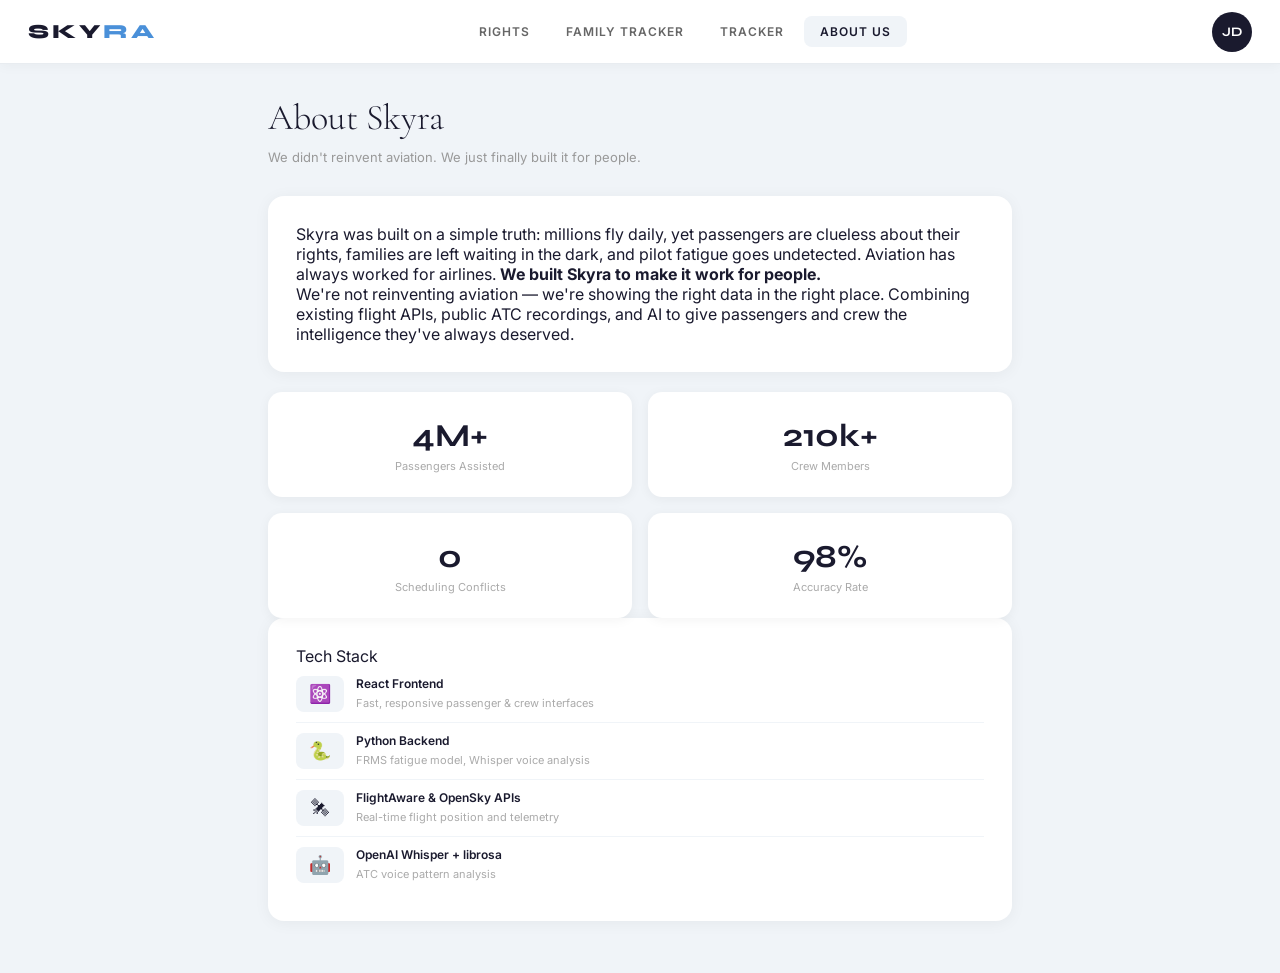
==== about.html @ b91cd0fd "Add about.html" ====
<!DOCTYPE html>
<html lang="en">
<head>
  <meta charset="UTF-8"/>
  <meta name="viewport" content="width=device-width, initial-scale=1.0"/>
  <title>SKYRA - About Us</title>
  <link rel="stylesheet" href="shared.css"/>
  <link rel="stylesheet" href="about.css"/>
</head>
<body>
  <nav class="navbar">
    <div class="nav-logo" onclick="window.location.href='index.html'">SKY<span>RA</span></div>
    <div class="nav-links">
      <div class="nav-link" id="navLink1">Rights</div>
      <div class="nav-link" id="navLink2">Family Tracker</div>
      <div class="nav-link" id="navLink3">Tracker</div>
      <div class="nav-link active">About Us</div>
    </div>
    <div class="nav-profile" onclick="window.location.href='profile.html'">JD</div>
  </nav>
  <div class="inner-page-content">
    <div class="inner-page-title">About Skyra</div>
    <div class="inner-page-sub">We didn't reinvent aviation. We just finally built it for people.</div>
    <div class="inner-card about-story">
      <p>Skyra was built on a simple truth: millions fly daily, yet passengers are clueless about their rights, families are left waiting in the dark, and pilot fatigue goes undetected. Aviation has always worked for airlines. <strong>We built Skyra to make it work for people.</strong></p>
      <p>We're not reinventing aviation — we're showing the right data in the right place. Combining existing flight APIs, public ATC recordings, and AI to give passengers and crew the intelligence they've always deserved.</p>
    </div>
    <div class="about-grid about-stats">
      <div class="about-stat"><div class="about-stat-num">4M+</div><div class="about-stat-label">Passengers Assisted</div></div>
      <div class="about-stat"><div class="about-stat-num">210k+</div><div class="about-stat-label">Crew Members</div></div>
      <div class="about-stat"><div class="about-stat-num">0</div><div class="about-stat-label">Scheduling Conflicts</div></div>
      <div class="about-stat"><div class="about-stat-num">98%</div><div class="about-stat-label">Accuracy Rate</div></div>
    </div>
    <div class="inner-card">
      <div class="about-stack-title">Tech Stack</div>
      <div class="info-item"><div class="info-item-img">&#9883;&#65039;</div><div class="info-item-text"><strong>React Frontend</strong><span>Fast, responsive passenger &amp; crew interfaces</span></div></div>
      <div class="info-item"><div class="info-item-img">&#128013;</div><div class="info-item-text"><strong>Python Backend</strong><span>FRMS fatigue model, Whisper voice analysis</span></div></div>
      <div class="info-item"><div class="info-item-img">&#128752;</div><div class="info-item-text"><strong>FlightAware &amp; OpenSky APIs</strong><span>Real-time flight position and telemetry</span></div></div>
      <div class="info-item"><div class="info-item-img">&#129302;</div><div class="info-item-text"><strong>OpenAI Whisper + librosa</strong><span>ATC voice pattern analysis</span></div></div>
    </div>
  </div>
  <script src="about.js"></script>
</body>
</html>
---- shared.css ----
/* ============================================================
   SKYRA — SHARED STYLES
   Used by every page via <link rel="stylesheet" href="shared.css"/>
   ============================================================ */

@import url('https://fonts.googleapis.com/css2?family=Cormorant+Garamond:ital,wght@0,300;0,400;0,600;1,300;1,400&family=Syne:wght@400;600;700;800&family=Inter:wght@300;400;500;600&display=swap');

* { margin: 0; padding: 0; box-sizing: border-box; }
html, body { height: 100%; font-family: 'Inter', sans-serif; background: #f0f4f8; color: #1a1a2e; }
button { cursor: pointer; border: none; background: none; font-family: inherit; }
a { text-decoration: none; color: inherit; }

/* ── NAVBAR ─────────────────────────────────────────────── */
.navbar {
  background: #fff;
  border-bottom: 1px solid #e8ecf0;
  padding: 0 28px;
  display: flex;
  align-items: center;
  justify-content: space-between;
  height: 64px;
  position: sticky;
  top: 0;
  z-index: 100;
  box-shadow: 0 2px 12px rgba(0,0,0,0.04);
}
.nav-logo {
  font-family: 'Syne', sans-serif;
  font-weight: 800;
  font-size: 20px;
  letter-spacing: 3px;
  color: #1a1a2e;
  cursor: pointer;
}
.nav-logo span { color: #4a90d9; }
.nav-links { display: flex; align-items: center; gap: 4px; }
.nav-link {
  padding: 8px 16px;
  font-size: 12px;
  font-weight: 600;
  letter-spacing: 1px;
  color: #666;
  border-radius: 8px;
  transition: all 0.2s;
  cursor: pointer;
  text-transform: uppercase;
}
.nav-link:hover, .nav-link.active { background: #f0f4f8; color: #1a1a2e; }
.nav-profile {
  width: 40px; height: 40px;
  border-radius: 50%;
  background: #1a1a2e;
  color: #fff;
  font-family: 'Syne', sans-serif;
  font-size: 13px;
  font-weight: 700;
  display: flex; align-items: center; justify-content: center;
  cursor: pointer;
  transition: transform 0.2s, border-color 0.2s;
  border: 2px solid transparent;
  overflow: hidden;
  flex-shrink: 0;
}
.nav-profile:hover { transform: scale(1.08); border-color: #4a90d9; }
.nav-profile img { width: 100%; height: 100%; object-fit: cover; }

/* ── ALERT STRIP ─────────────────────────────────────────── */
.alert-strip {
  background: #fff8e6;
  border: 1px solid #f0c040;
  border-radius: 12px;
  padding: 14px 18px;
  display: flex;
  align-items: center;
  gap: 12px;
  margin-bottom: 28px;
}
.alert-dot {
  width: 9px; height: 9px;
  background: #f0c040;
  border-radius: 50%;
  flex-shrink: 0;
  animation: blink 1.8s infinite;
}
@keyframes blink { 0%,100%{opacity:1;} 50%{opacity:0.2;} }
.alert-text { font-size: 12px; color: #7a5c00; line-height: 1.5; }
.alert-link { color: #4a90d9; font-weight: 600; margin-left: 6px; font-size: 12px; cursor: pointer; }

/* ── FLIP CARDS ──────────────────────────────────────────── */
.cards-row { display: flex; gap: 20px; margin-bottom: 32px; flex-wrap: wrap; }
.flip-card {
  flex: 1;
  min-width: 220px;
  height: 280px;
  perspective: 1200px;
  cursor: pointer;
}
.flip-card-inner {
  position: relative;
  width: 100%; height: 100%;
  transition: transform 0.7s cubic-bezier(0.4,0.2,0.2,1);
  transform-style: preserve-3d;
}
.flip-card:hover .flip-card-inner { transform: rotateY(180deg); }
.flip-front, .flip-back {
  position: absolute;
  inset: 0;
  border-radius: 20px;
  backface-visibility: hidden;
  -webkit-backface-visibility: hidden;
  padding: 28px 24px;
  display: flex;
  flex-direction: column;
  justify-content: space-between;
}
.flip-front {
  background: #fff;
  box-shadow: 0 4px 24px rgba(0,0,0,0.07);
  border: 1px solid #e8ecf0;
}
.flip-back {
  background: #1a1a2e;
  color: #fff;
  transform: rotateY(180deg);
  box-shadow: 0 4px 24px rgba(26,26,46,0.25);
}
.flip-tag {
  display: inline-block;
  font-size: 9px;
  font-weight: 700;
  letter-spacing: 2px;
  padding: 3px 10px;
  border-radius: 50px;
  background: #f0f4f8;
  color: #4a90d9;
  margin-bottom: 16px;
  align-self: flex-start;
}
.flip-icon { font-size: 36px; margin-bottom: 12px; }
.flip-title {
  font-family: 'Syne', sans-serif;
  font-size: 16px;
  font-weight: 700;
  color: #1a1a2e;
  letter-spacing: 0.5px;
  margin-bottom: 8px;
}
.flip-desc { font-size: 12px; color: #888; line-height: 1.6; }
.flip-front-footer { display: flex; align-items: center; justify-content: space-between; }
.flip-cta { font-size: 10px; font-weight: 700; letter-spacing: 1.5px; color: #4a90d9; text-transform: uppercase; }
.flip-back-tag {
  background: rgba(255,255,255,0.1);
  color: rgba(255,255,255,0.6);
  font-size: 9px;
  letter-spacing: 2px;
  padding: 3px 10px;
  border-radius: 50px;
  align-self: flex-start;
  margin-bottom: 16px;
}
.flip-back-title { font-family: 'Syne', sans-serif; font-size: 18px; font-weight: 700; color: #fff; margin-bottom: 12px; }
.flip-back-body { font-size: 12px; color: rgba(255,255,255,0.6); line-height: 1.7; margin-bottom: 16px; }
.flip-back-btn {
  display: inline-flex;
  align-items: center;
  gap: 8px;
  background: rgba(255,255,255,0.1);
  border: 1px solid rgba(255,255,255,0.2);
  border-radius: 50px;
  padding: 10px 20px;
  font-size: 11px;
  font-weight: 700;
  letter-spacing: 1.5px;
  color: #fff;
  cursor: pointer;
  transition: all 0.2s;
  width: fit-content;
}
.flip-back-btn:hover { background: rgba(255,255,255,0.2); }

/* Crew card orange accent */
.crew-card .flip-back { background: #1a0f2e; }
.crew-card .flip-cta { color: #ff9f4a; }
.crew-card .flip-tag { color: #ff9f4a; background: #fff3e8; }

/* ── BOTTOM GRID ──────────────────────────────────────────── */
.bottom-grid { display: grid; grid-template-columns: 1fr 1fr; gap: 20px; }
.info-card {
  background: #fff;
  border-radius: 16px;
  padding: 24px;
  box-shadow: 0 2px 16px rgba(0,0,0,0.05);
}
.info-card-title { font-family: 'Syne', sans-serif; font-size: 16px; font-weight: 700; color: #1a1a2e; margin-bottom: 4px; }
.info-card-sub { font-size: 11px; color: #aaa; margin-bottom: 16px; }
.info-item { display: flex; align-items: center; gap: 12px; padding: 10px 0; border-bottom: 1px solid #f0f4f8; }
.info-item:last-child { border-bottom: none; }
.info-item-img {
  width: 48px; height: 36px;
  background: #f0f4f8;
  border-radius: 8px;
  display: flex; align-items: center; justify-content: center;
  font-size: 18px;
  flex-shrink: 0;
}
.info-item-text strong { display: block; font-size: 12px; font-weight: 600; color: #1a1a2e; }
.info-item-text span { font-size: 11px; color: #aaa; }
.see-more { display: flex; align-items: center; gap: 4px; font-size: 10px; font-weight: 700; letter-spacing: 1.5px; color: #4a90d9; margin-top: 14px; cursor: pointer; }

/* ── HISTORY BADGES ──────────────────────────────────────── */
.history-badge { margin-left: auto; font-size: 9px; font-weight: 700; letter-spacing: 1px; padding: 3px 10px; border-radius: 50px; flex-shrink: 0; }
.badge-green { background: #e8f5e9; color: #2e7d32; }
.badge-yellow { background: #fff8e1; color: #f57f17; }
.badge-red { background: #ffebee; color: #c62828; }

/* ── INNER PAGE LAYOUT ────────────────────────────────────── */
.inner-page-content { padding: 32px 28px; max-width: 800px; margin: 0 auto; width: 100%; }
.inner-page-title { font-family: 'Cormorant Garamond', serif; font-size: 36px; font-weight: 300; color: #1a1a2e; margin-bottom: 8px; }
.inner-page-sub { font-size: 13px; color: #999; margin-bottom: 28px; line-height: 1.6; }
.inner-card { background: #fff; border-radius: 16px; padding: 28px; box-shadow: 0 2px 16px rgba(0,0,0,0.05); margin-bottom: 20px; }

/* ── FORM ELEMENTS ──────────────────────────────────────── */
.chat-area { border: 1.5px solid #e8ecf0; border-radius: 12px; padding: 16px; height: 240px; overflow-y: auto; margin-bottom: 14px; background: #fafbfc; display: flex; flex-direction: column; gap: 8px; }
.chat-msg { padding: 10px 14px; border-radius: 12px; font-size: 13px; max-width: 80%; line-height: 1.5; }
.chat-msg.bot { background: #f0f4f8; color: #1a1a2e; align-self: flex-start; }
.chat-msg.user { background: #1a1a2e; color: #fff; align-self: flex-end; }
.chat-input-row { display: flex; gap: 10px; }
.chat-input { flex: 1; padding: 12px 16px; border: 1.5px solid #e8ecf0; border-radius: 50px; font-size: 13px; outline: none; font-family: 'Inter', sans-serif; transition: border-color 0.2s; }
.chat-input:focus { border-color: #4a90d9; }
.chat-send { background: #1a1a2e; color: #fff; width: 44px; height: 44px; border-radius: 50%; font-size: 16px; display: flex; align-items: center; justify-content: center; flex-shrink: 0; transition: background 0.2s; }
.chat-send:hover { background: #4a90d9; }

/* ── ABOUT STATS ─────────────────────────────────────────── */
.about-grid { display: grid; grid-template-columns: 1fr 1fr; gap: 16px; }
.about-stat { background: #fff; border-radius: 14px; padding: 24px; text-align: center; box-shadow: 0 2px 12px rgba(0,0,0,0.05); }
.about-stat-num { font-family: 'Syne', sans-serif; font-size: 32px; font-weight: 700; color: #1a1a2e; }
.about-stat-label { font-size: 11px; color: #aaa; margin-top: 4px; }

/* ── RESPONSIVE ──────────────────────────────────────────── */
@media(max-width: 600px) {
  .cards-row { flex-direction: column; }
  .flip-card { min-width: 100%; height: 240px; }
  .bottom-grid { grid-template-columns: 1fr; }
  .about-grid { grid-template-columns: 1fr; }
  .nav-links { gap: 0; }
  .nav-link { padding: 8px 8px; font-size: 10px; }
}
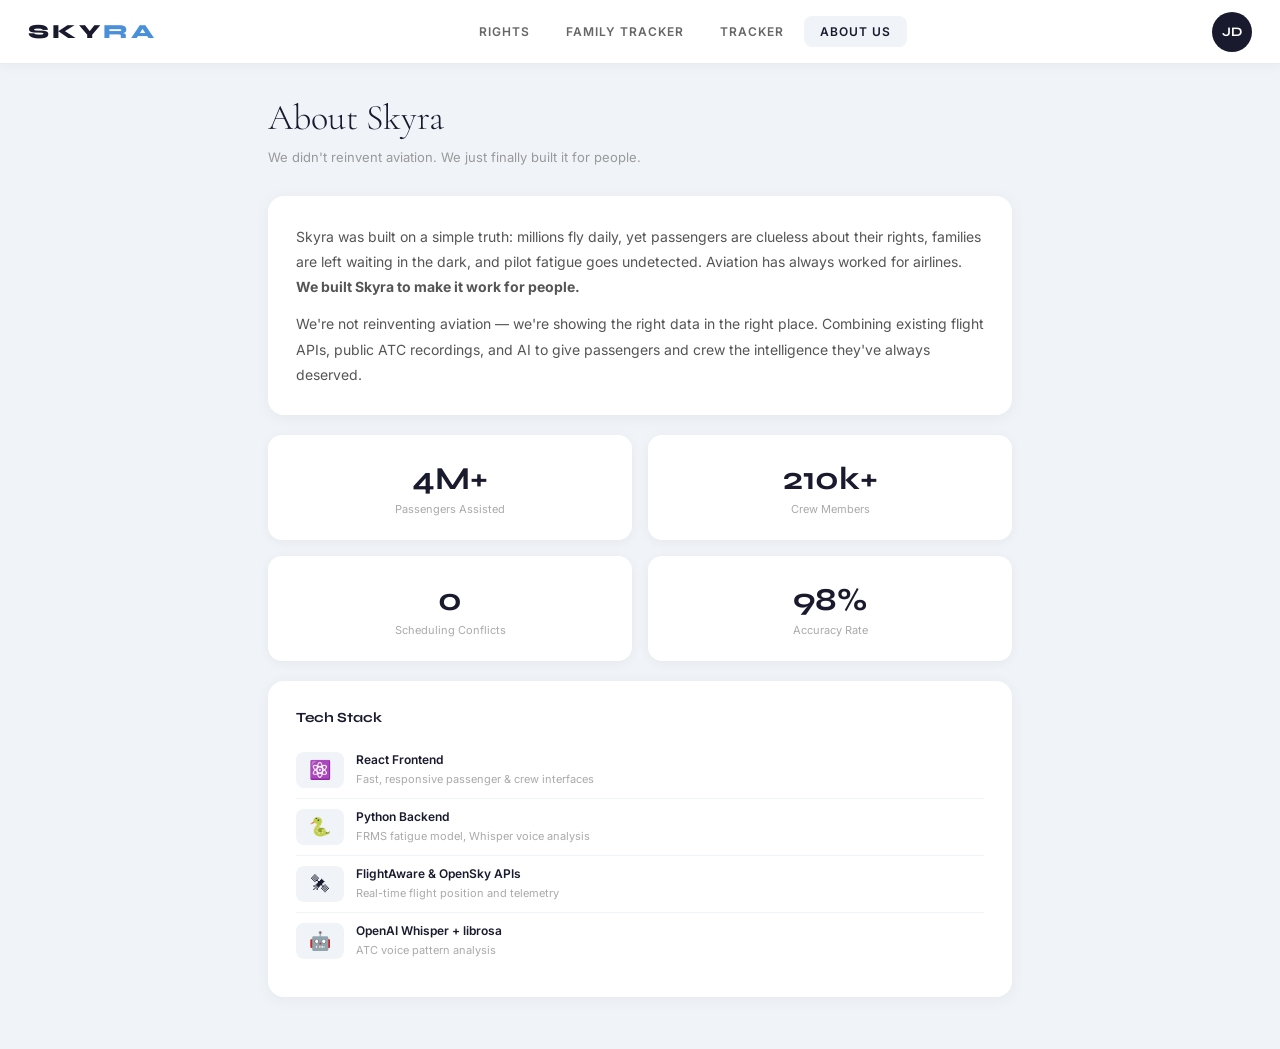
==== commit b02048d6: "Add css and js of about" ====
--- a/about.html
+++ b/about.html
@@ -5,7 +5,14 @@
   <meta name="viewport" content="width=device-width, initial-scale=1.0"/>
   <title>SKYRA - About Us</title>
   <link rel="stylesheet" href="shared.css"/>
-  <link rel="stylesheet" href="about.css"/>
+  <style>
+    body { background: #f0f4f8; }
+.about-story { margin-bottom: 20px; }
+.about-story p { font-size: 14px; color: #555; line-height: 1.8; margin-bottom: 12px; }
+.about-story p:last-child { margin-bottom: 0; }
+.about-stats { margin-bottom: 20px; }
+.about-stack-title { font-family: 'Syne', sans-serif; font-size: 14px; font-weight: 700; color: #1a1a2e; margin-bottom: 16px; }
+  </style>
 </head>
 <body>
   <nav class="navbar">
@@ -39,6 +46,22 @@
       <div class="info-item"><div class="info-item-img">&#129302;</div><div class="info-item-text"><strong>OpenAI Whisper + librosa</strong><span>ATC voice pattern analysis</span></div></div>
     </div>
   </div>
-  <script src="about.js"></script>
+  <script > 
+  // Detect which user type to set correct nav links
+const isCrewReferrer = document.referrer.includes('crew');
+const link1 = document.getElementById('navLink1');
+const link2 = document.getElementById('navLink2');
+const link3 = document.getElementById('navLink3');
+
+if (isCrewReferrer) {
+  if (link1) { link1.textContent = 'Fatigue Monitor'; link1.onclick = function(){ window.location.href='fatigue.html'; }; }
+  if (link2) { link2.textContent = 'Voice Analysis';  link2.onclick = function(){ window.location.href='voice.html'; }; }
+  if (link3) { link3.textContent = 'Crew Dashboard';  link3.onclick = function(){ window.location.href='crew-dashboard.html'; }; }
+} else {
+  if (link1) { link1.textContent = 'Rights';         link1.onclick = function(){ window.location.href='rights.html'; }; }
+  if (link2) { link2.textContent = 'Family Tracker'; link2.onclick = function(){ window.location.href='family-tracker.html'; }; }
+  if (link3) { link3.textContent = 'Tracker';        link3.onclick = function(){ window.location.href='tracker.html'; }; }
+}
+  </script>
 </body>
 </html>
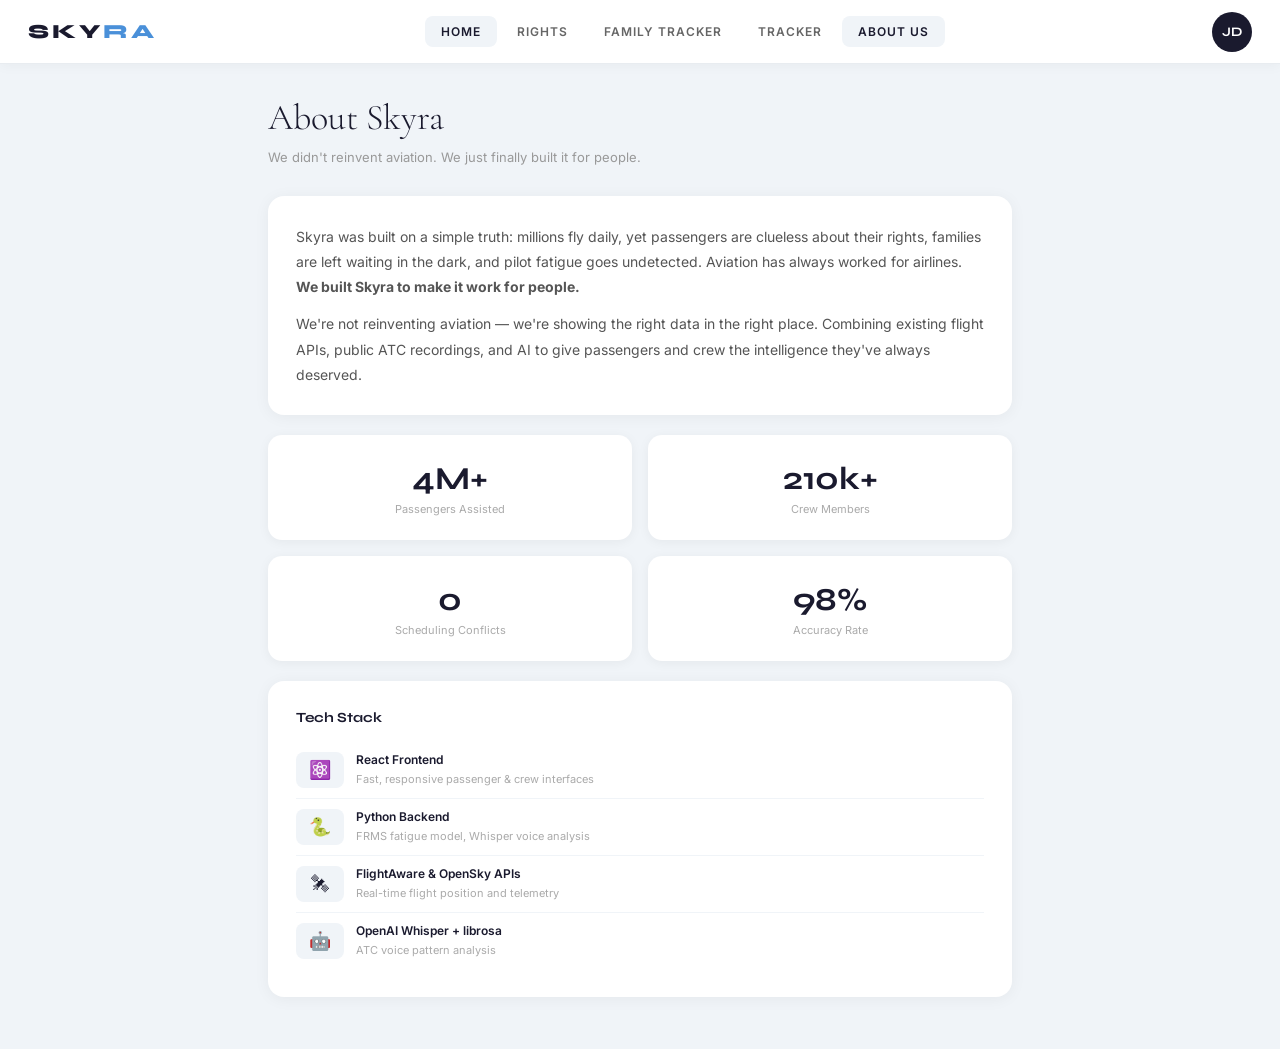
==== commit f5e8c3e0: "Update about.html" ====
--- a/about.html
+++ b/about.html
@@ -18,6 +18,7 @@
   <nav class="navbar">
     <div class="nav-logo" onclick="window.location.href='index.html'">SKY<span>RA</span></div>
     <div class="nav-links">
+      <div class="nav-link active" onclick="window.location.href='crew-home.html'">Home</div> 
       <div class="nav-link" id="navLink1">Rights</div>
       <div class="nav-link" id="navLink2">Family Tracker</div>
       <div class="nav-link" id="navLink3">Tracker</div>
